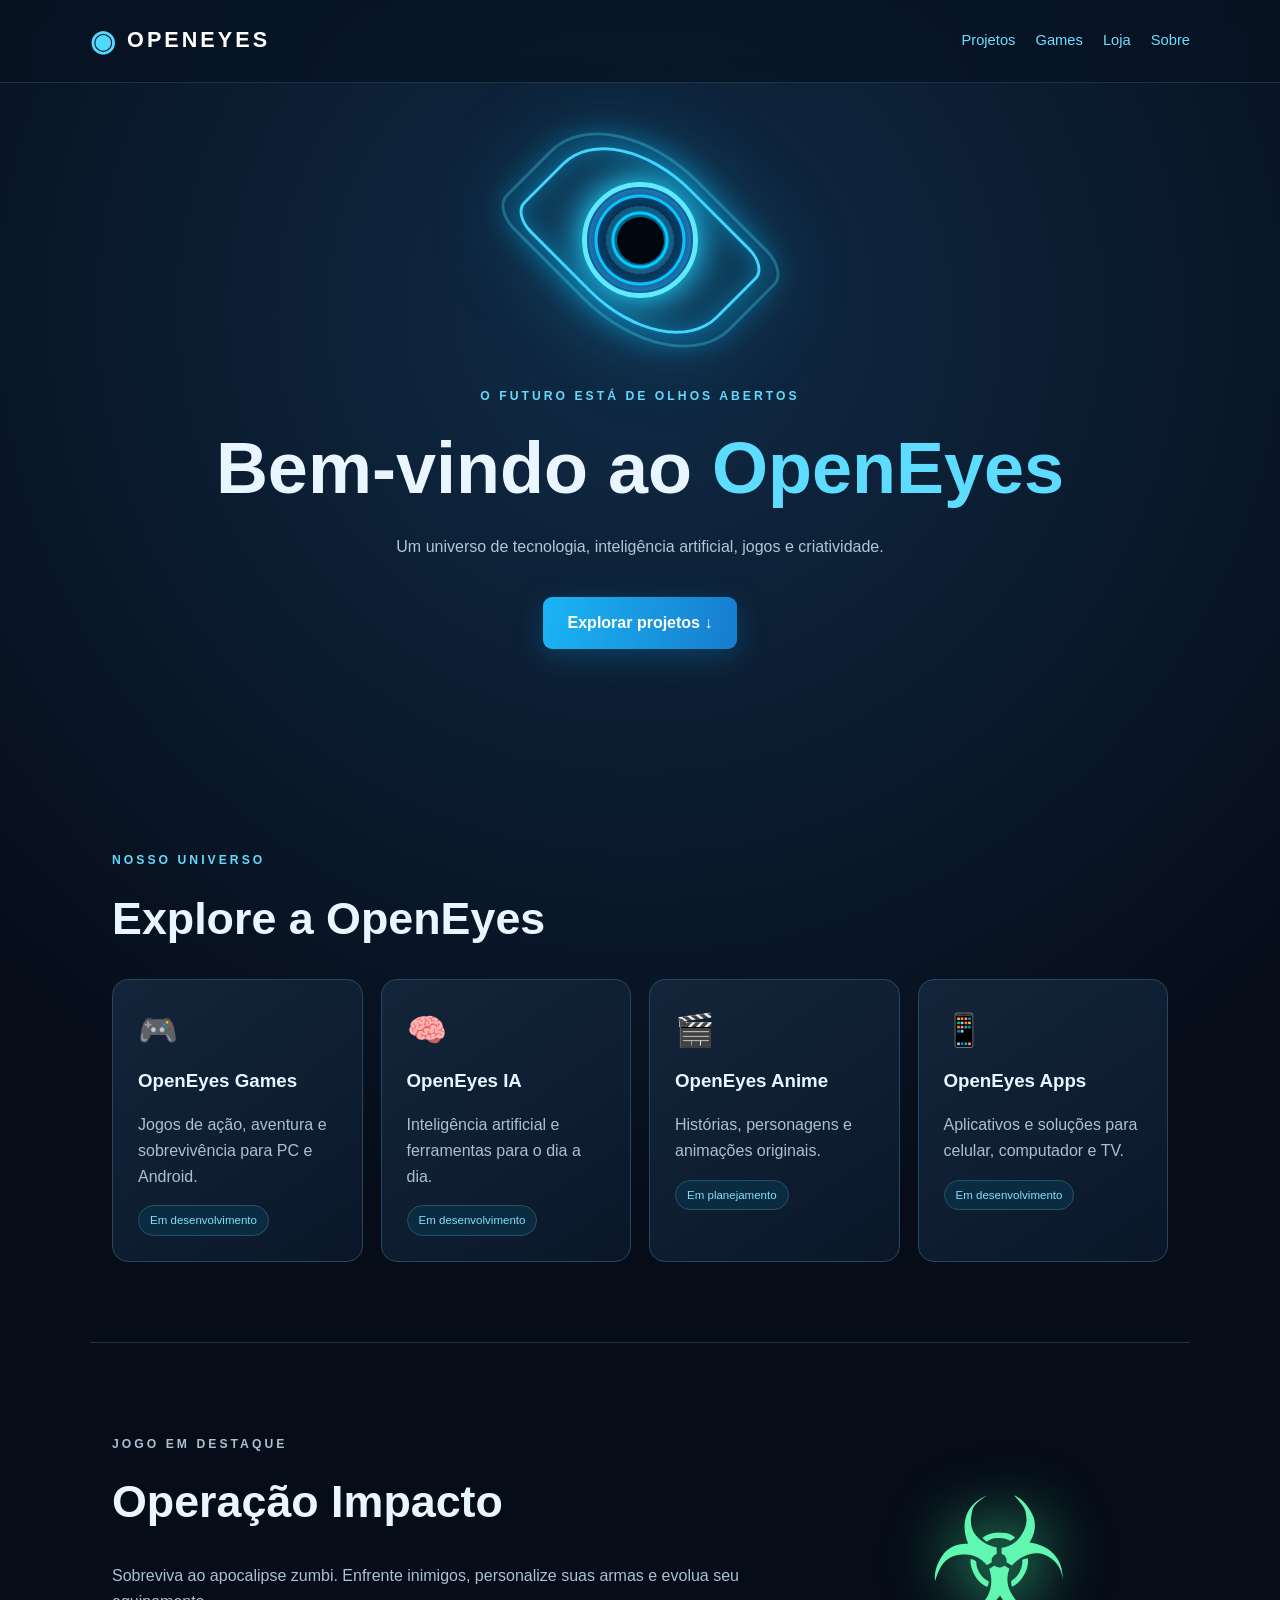
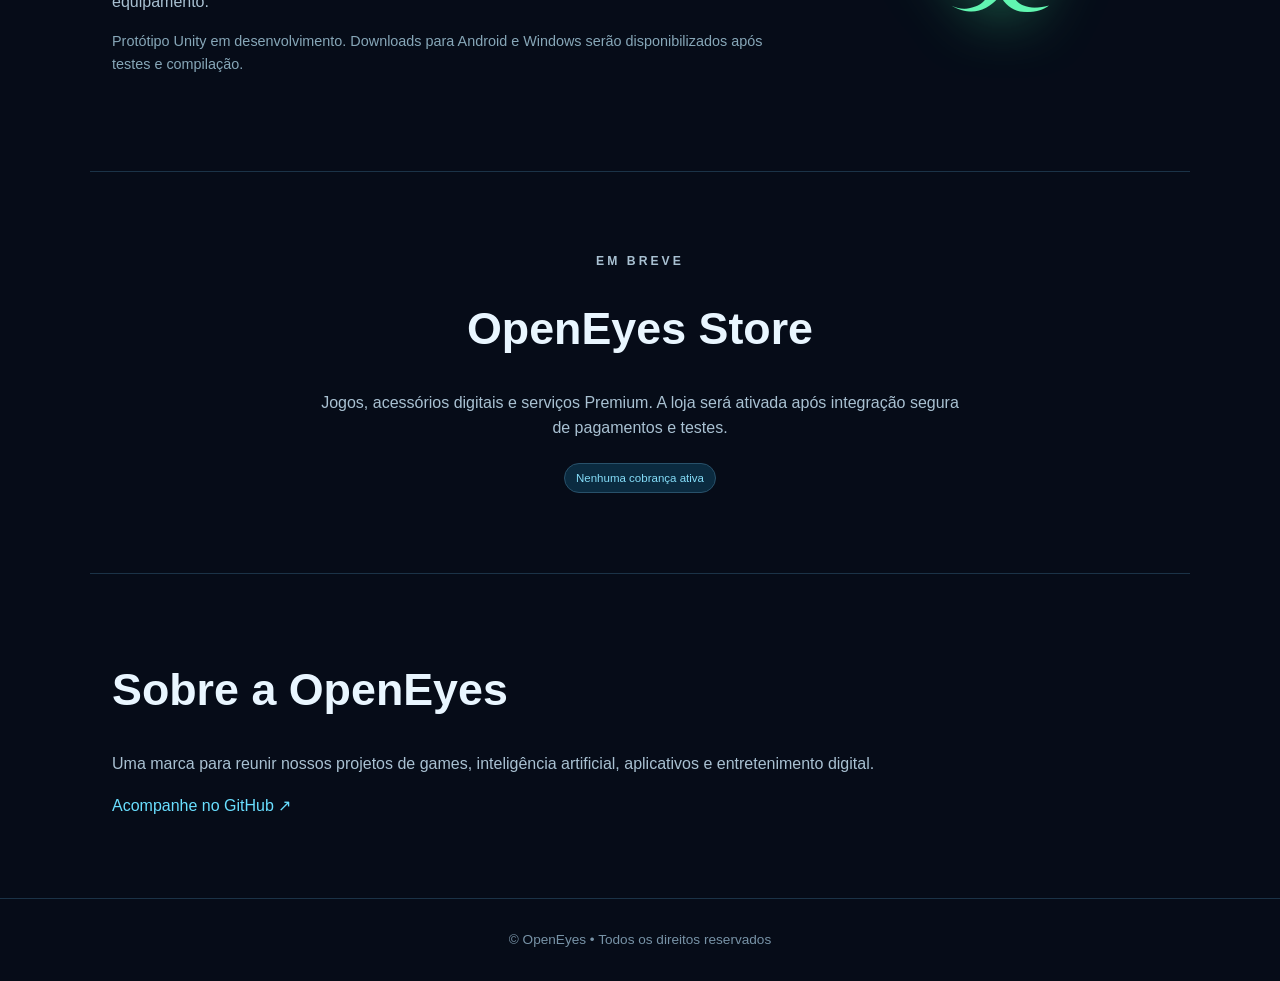
==== index.html @ ee6fe0ae "Primeira versão do site OpenEyes" ====
<!doctype html><html lang="pt-BR"><head><meta charset="utf-8"><meta name="viewport" content="width=device-width,initial-scale=1"><meta name="theme-color" content="#060c18"><meta name="description" content="OpenEyes: jogos, inteligência artificial, aplicativos e animações."><title>OpenEyes | Tecnologia, IA e Games</title><link rel="stylesheet" href="style.css"></head><body><header class="nav"><a class="brand" href="#inicio"><span class="mark">◉</span> OPENEYES</a><nav aria-label="Menu principal"><a href="#projetos">Projetos</a><a href="#games">Games</a><a href="#loja">Loja</a><a href="#sobre">Sobre</a></nav></header><main id="inicio"><section class="hero"><div class="eye" aria-hidden="true"><div class="orbit orbit1"></div><div class="orbit orbit2"></div><div class="iris"><div class="pupil"></div></div></div><p class="eyebrow">O FUTURO ESTÁ DE OLHOS ABERTOS</p><h1>Bem-vindo ao <span>OpenEyes</span></h1><p>Um universo de tecnologia, inteligência artificial, jogos e criatividade.</p><a class="cta" href="#projetos">Explorar projetos ↓</a></section><section id="projetos" class="section"><p class="eyebrow">NOSSO UNIVERSO</p><h2>Explore a OpenEyes</h2><div class="cards"><article class="card" id="games"><div class="symbol">🎮</div><h3>OpenEyes Games</h3><p>Jogos de ação, aventura e sobrevivência para PC e Android.</p><span class="tag">Em desenvolvimento</span></article><article class="card"><div class="symbol">🧠</div><h3>OpenEyes IA</h3><p>Inteligência artificial e ferramentas para o dia a dia.</p><span class="tag">Em desenvolvimento</span></article><article class="card"><div class="symbol">🎬</div><h3>OpenEyes Anime</h3><p>Histórias, personagens e animações originais.</p><span class="tag">Em planejamento</span></article><article class="card"><div class="symbol">📱</div><h3>OpenEyes Apps</h3><p>Aplicativos e soluções para celular, computador e TV.</p><span class="tag">Em desenvolvimento</span></article></div></section><section class="section featured"><div><p class="eyebrow">JOGO EM DESTAQUE</p><h2>Operação Impacto</h2><p>Sobreviva ao apocalipse zumbi. Enfrente inimigos, personalize suas armas e evolua seu equipamento.</p><p class="note">Protótipo Unity em desenvolvimento. Downloads para Android e Windows serão disponibilizados após testes e compilação.</p></div><div class="zombie" aria-hidden="true">☣</div></section><section id="loja" class="section store"><p class="eyebrow">EM BREVE</p><h2>OpenEyes Store</h2><p>Jogos, acessórios digitais e serviços Premium. A loja será ativada após integração segura de pagamentos e testes.</p><span class="tag">Nenhuma cobrança ativa</span></section><section id="sobre" class="section about"><h2>Sobre a OpenEyes</h2><p>Uma marca para reunir nossos projetos de games, inteligência artificial, aplicativos e entretenimento digital.</p><a href="https://github.com/omegared2" target="_blank" rel="noopener noreferrer">Acompanhe no GitHub ↗</a></section></main><footer>© <span id="year"></span> OpenEyes • Todos os direitos reservados</footer><script src="script.js"></script></body></html>
---- style.css ----
:root{color-scheme:dark;font-family:Inter,Segoe UI,Arial,sans-serif;background:#060c18;color:#e9f6ff}*{box-sizing:border-box}html{scroll-behavior:smooth}body{margin:0;background:radial-gradient(circle at 50% 12%,#102b46 0,#060c18 40%);line-height:1.6}a{color:#69dfff;text-decoration:none}a:hover{color:white}.nav{display:flex;align-items:center;justify-content:space-between;gap:1rem;padding:18px max(5%,calc((100vw - 1100px)/2));border-bottom:1px solid #1b3347;background:#081321bb;position:sticky;top:0;z-index:3;backdrop-filter:blur(12px)}.brand{font-size:1.35rem;font-weight:900;letter-spacing:.14em;color:white}.mark{color:#52d9ff;font-size:1.8rem;vertical-align:middle}.nav nav{display:flex;gap:20px;flex-wrap:wrap}.nav nav a{font-size:.92rem}.hero{text-align:center;min-height:640px;padding:40px 18px 110px;display:flex;flex-direction:column;align-items:center;justify-content:center}.eye{width:280px;height:210px;position:relative;display:grid;place-items:center;margin:12px auto 30px;filter:drop-shadow(0 0 35px #13bff788)}.orbit{position:absolute;border:3px solid #46d6ff;border-radius:50% 12% 50% 12%;width:220px;height:145px;transform:rotate(45deg);box-shadow:0 0 30px #00bfff88,inset 0 0 25px #00bfff66}.orbit2{width:255px;height:166px;opacity:.35;transform:rotate(45deg)}.iris{width:116px;height:116px;border-radius:50%;background:repeating-radial-gradient(circle,#061b34 0 8px,#00cfff 9px 11px,#164767 12px 17px);border:5px solid #5eeaff;box-shadow:0 0 30px #22d5ff,inset 0 0 30px #21a6ff;display:grid;place-items:center;z-index:1}.pupil{width:47px;height:47px;border-radius:50%;background:#01060f;box-shadow:0 0 15px #0cf}.eyebrow{color:#64dafa;font-size:.76rem;font-weight:800;letter-spacing:.25em}.hero h1{font-size:clamp(2.4rem,6vw,4.5rem);line-height:1.15;margin:8px 0}.hero h1 span{color:#5ddcff}.hero>p:not(.eyebrow){color:#afc7d7;max-width:600px}.cta{background:linear-gradient(100deg,#1ab5f5,#177cce);color:white;padding:13px 25px;border-radius:9px;font-weight:700;margin-top:22px;box-shadow:0 8px 30px #0e94de44}.section{max-width:1100px;margin:auto;padding:80px 22px}.section h2{font-size:clamp(1.8rem,4vw,2.8rem);margin:0 0 25px}.cards{display:grid;grid-template-columns:repeat(4,1fr);gap:18px}.card{background:linear-gradient(145deg,#13253a,#0b1729);border:1px solid #274760;border-radius:16px;padding:25px;min-height:250px;transition:transform .2s,border-color .2s}.card:hover{transform:translateY(-5px);border-color:#51d5ff}.card h3{margin:10px 0}.card p,.featured p,.store p,.about p{color:#a9c1d2}.symbol{font-size:2rem}.tag{display:inline-block;border:1px solid #28516a;border-radius:99px;padding:5px 11px;font-size:.72rem;color:#85ddf8;background:#0b2b40}.featured{display:grid;grid-template-columns:2fr 1fr;gap:40px;align-items:center;border-top:1px solid #1b3347;border-bottom:1px solid #1b3347}.featured .note{font-size:.9rem;color:#87a7b8}.zombie{font-size:10rem;text-align:center;color:#61f7b1;text-shadow:0 0 60px #39d58a}.store{text-align:center}.store p{max-width:650px;margin:0 auto 22px}.about{border-top:1px solid #1b3347}footer{text-align:center;padding:30px;color:#7893a7;border-top:1px solid #1b3347;font-size:.85rem}@media(max-width:850px){.cards{grid-template-columns:repeat(2,1fr)}.featured{grid-template-columns:1fr}.zombie{display:none}}@media(max-width:520px){.nav{align-items:flex-start;flex-direction:column}.nav nav{gap:12px}.cards{grid-template-columns:1fr}.hero{min-height:550px}.eye{transform:scale(.85);margin:0 auto 10px}}
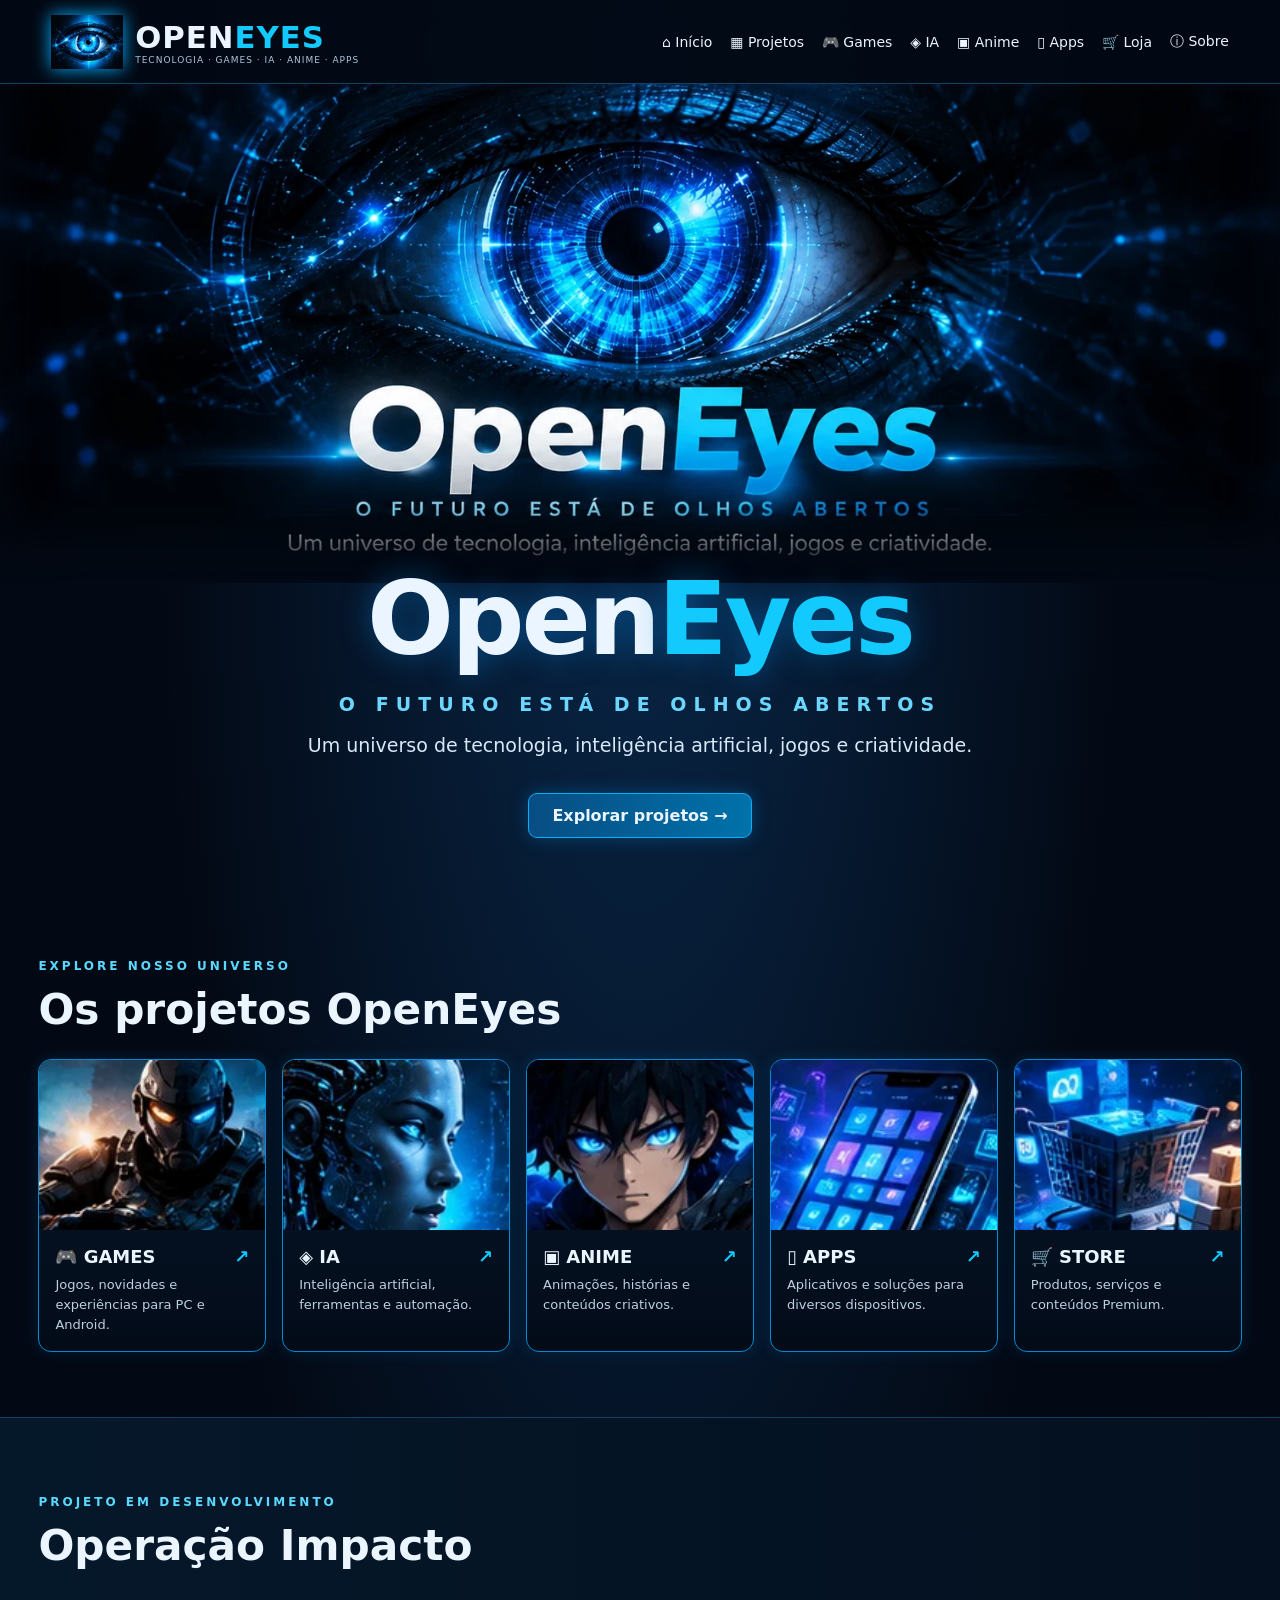
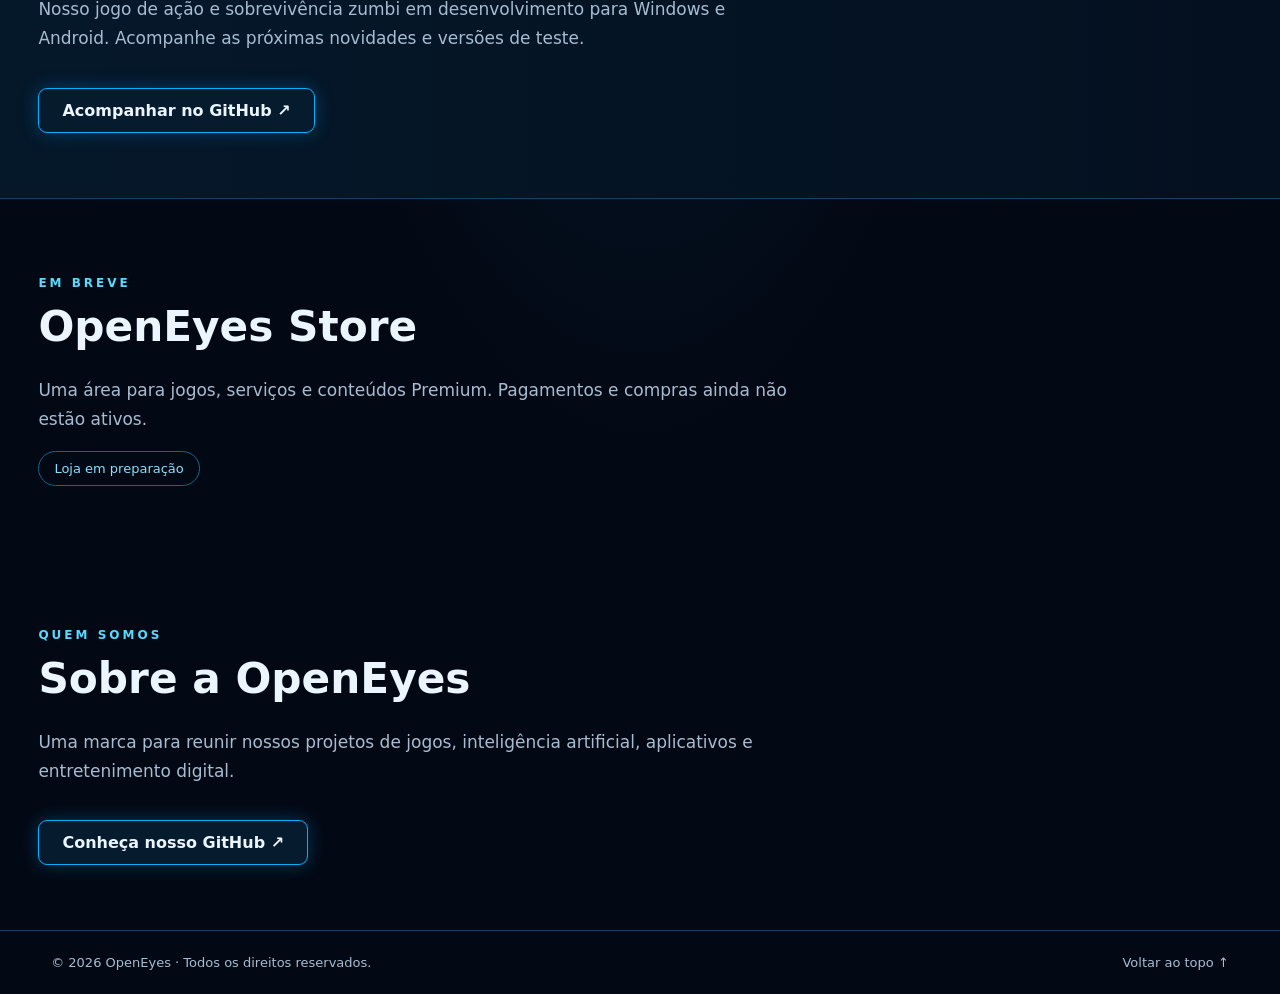
==== commit d7d7f5c0: "Atualização visual OpenEyes v2" ====
--- a/index.html
+++ b/index.html
@@ -1 +1,9 @@
-<!doctype html><html lang="pt-BR"><head><meta charset="utf-8"><meta name="viewport" content="width=device-width,initial-scale=1"><meta name="theme-color" content="#060c18"><meta name="description" content="OpenEyes: jogos, inteligência artificial, aplicativos e animações."><title>OpenEyes | Tecnologia, IA e Games</title><link rel="stylesheet" href="style.css"></head><body><header class="nav"><a class="brand" href="#inicio"><span class="mark">◉</span> OPENEYES</a><nav aria-label="Menu principal"><a href="#projetos">Projetos</a><a href="#games">Games</a><a href="#loja">Loja</a><a href="#sobre">Sobre</a></nav></header><main id="inicio"><section class="hero"><div class="eye" aria-hidden="true"><div class="orbit orbit1"></div><div class="orbit orbit2"></div><div class="iris"><div class="pupil"></div></div></div><p class="eyebrow">O FUTURO ESTÁ DE OLHOS ABERTOS</p><h1>Bem-vindo ao <span>OpenEyes</span></h1><p>Um universo de tecnologia, inteligência artificial, jogos e criatividade.</p><a class="cta" href="#projetos">Explorar projetos ↓</a></section><section id="projetos" class="section"><p class="eyebrow">NOSSO UNIVERSO</p><h2>Explore a OpenEyes</h2><div class="cards"><article class="card" id="games"><div class="symbol">🎮</div><h3>OpenEyes Games</h3><p>Jogos de ação, aventura e sobrevivência para PC e Android.</p><span class="tag">Em desenvolvimento</span></article><article class="card"><div class="symbol">🧠</div><h3>OpenEyes IA</h3><p>Inteligência artificial e ferramentas para o dia a dia.</p><span class="tag">Em desenvolvimento</span></article><article class="card"><div class="symbol">🎬</div><h3>OpenEyes Anime</h3><p>Histórias, personagens e animações originais.</p><span class="tag">Em planejamento</span></article><article class="card"><div class="symbol">📱</div><h3>OpenEyes Apps</h3><p>Aplicativos e soluções para celular, computador e TV.</p><span class="tag">Em desenvolvimento</span></article></div></section><section class="section featured"><div><p class="eyebrow">JOGO EM DESTAQUE</p><h2>Operação Impacto</h2><p>Sobreviva ao apocalipse zumbi. Enfrente inimigos, personalize suas armas e evolua seu equipamento.</p><p class="note">Protótipo Unity em desenvolvimento. Downloads para Android e Windows serão disponibilizados após testes e compilação.</p></div><div class="zombie" aria-hidden="true">☣</div></section><section id="loja" class="section store"><p class="eyebrow">EM BREVE</p><h2>OpenEyes Store</h2><p>Jogos, acessórios digitais e serviços Premium. A loja será ativada após integração segura de pagamentos e testes.</p><span class="tag">Nenhuma cobrança ativa</span></section><section id="sobre" class="section about"><h2>Sobre a OpenEyes</h2><p>Uma marca para reunir nossos projetos de games, inteligência artificial, aplicativos e entretenimento digital.</p><a href="https://github.com/omegared2" target="_blank" rel="noopener noreferrer">Acompanhe no GitHub ↗</a></section></main><footer>© <span id="year"></span> OpenEyes • Todos os direitos reservados</footer><script src="script.js"></script></body></html>
+<!doctype html>
+<html lang="pt-BR"><head><meta charset="utf-8"><meta name="viewport" content="width=device-width,initial-scale=1"><meta name="theme-color" content="#030914"><meta name="description" content="OpenEyes: tecnologia, jogos, inteligência artificial, anime, aplicativos e loja."><title>OpenEyes | O futuro está de olhos abertos</title><link rel="icon" href="assets/eye-logo.webp" type="image/webp"><link rel="stylesheet" href="style.css"></head>
+<body><header class="topbar"><a class="brand" href="#inicio" aria-label="OpenEyes, início"><img src="assets/eye-logo.webp" alt="Olho digital OpenEyes"><span><strong>OPEN<span>EYES</span></strong><small>TECNOLOGIA · GAMES · IA · ANIME · APPS</small></span></a><button id="menu-toggle" class="menu-toggle" aria-label="Abrir menu" aria-expanded="false">☰</button><nav id="menu" aria-label="Menu principal"><a href="#inicio">⌂ Início</a><a href="#projetos">▦ Projetos</a><a href="#games">🎮 Games</a><a href="#ia">◈ IA</a><a href="#anime">▣ Anime</a><a href="#apps">▯ Apps</a><a href="#store">🛒 Loja</a><a href="#sobre">ⓘ Sobre</a></nav></header>
+<main><section id="inicio" class="hero"><div class="hero-art" role="img" aria-label="Olho cibernético futurista com íris azul brilhante"></div><div class="hero-title"><h1>Open<span>Eyes</span></h1><p class="tagline">O FUTURO ESTÁ DE OLHOS ABERTOS</p><p>Um universo de tecnologia, inteligência artificial, jogos e criatividade.</p><a class="primary" href="#projetos">Explorar projetos <span aria-hidden="true">→</span></a></div></section>
+<section id="projetos" class="section"><p class="eyebrow">EXPLORE NOSSO UNIVERSO</p><h2>Os projetos OpenEyes</h2><div class="cards"><a class="card" id="games" href="#impacto"><img src="assets/games.webp" alt="Soldado futurista em cenário de ação"><div><h3>🎮 GAMES <span>↗</span></h3><p>Jogos, novidades e experiências para PC e Android.</p></div></a><a class="card" id="ia" href="#sobre"><img src="assets/ia.webp" alt="Inteligência artificial robótica"><div><h3>◈ IA <span>↗</span></h3><p>Inteligência artificial, ferramentas e automação.</p></div></a><a class="card" id="anime" href="#sobre"><img src="assets/anime.webp" alt="Personagem em estilo anime"><div><h3>▣ ANIME <span>↗</span></h3><p>Animações, histórias e conteúdos criativos.</p></div></a><a class="card" id="apps" href="#sobre"><img src="assets/apps.webp" alt="Aplicativos em smartphone"><div><h3>▯ APPS <span>↗</span></h3><p>Aplicativos e soluções para diversos dispositivos.</p></div></a><a class="card" id="store" href="#loja"><img src="assets/store.webp" alt="Loja digital futurista"><div><h3>🛒 STORE <span>↗</span></h3><p>Produtos, serviços e conteúdos Premium.</p></div></a></div></section>
+<section class="section feature" id="impacto"><p class="eyebrow">PROJETO EM DESENVOLVIMENTO</p><h2>Operação Impacto</h2><p>Nosso jogo de ação e sobrevivência zumbi em desenvolvimento para Windows e Android. Acompanhe as próximas novidades e versões de teste.</p><a class="secondary" href="https://github.com/omegared2" target="_blank" rel="noopener noreferrer">Acompanhar no GitHub ↗</a></section>
+<section class="section" id="loja"><p class="eyebrow">EM BREVE</p><h2>OpenEyes Store</h2><p>Uma área para jogos, serviços e conteúdos Premium. Pagamentos e compras ainda não estão ativos.</p><span class="status">Loja em preparação</span></section>
+<section class="section about" id="sobre"><p class="eyebrow">QUEM SOMOS</p><h2>Sobre a OpenEyes</h2><p>Uma marca para reunir nossos projetos de jogos, inteligência artificial, aplicativos e entretenimento digital.</p><a class="secondary" href="https://github.com/omegared2" target="_blank" rel="noopener noreferrer">Conheça nosso GitHub ↗</a></section></main>
+<footer><span>© <span id="year"></span> OpenEyes · Todos os direitos reservados.</span><a href="#inicio">Voltar ao topo ↑</a></footer><script src="script.js"></script></body></html>
--- a/style.css
+++ b/style.css
@@ -1 +1 @@
-:root{color-scheme:dark;font-family:Inter,Segoe UI,Arial,sans-serif;background:#060c18;color:#e9f6ff}*{box-sizing:border-box}html{scroll-behavior:smooth}body{margin:0;background:radial-gradient(circle at 50% 12%,#102b46 0,#060c18 40%);line-height:1.6}a{color:#69dfff;text-decoration:none}a:hover{color:white}.nav{display:flex;align-items:center;justify-content:space-between;gap:1rem;padding:18px max(5%,calc((100vw - 1100px)/2));border-bottom:1px solid #1b3347;background:#081321bb;position:sticky;top:0;z-index:3;backdrop-filter:blur(12px)}.brand{font-size:1.35rem;font-weight:900;letter-spacing:.14em;color:white}.mark{color:#52d9ff;font-size:1.8rem;vertical-align:middle}.nav nav{display:flex;gap:20px;flex-wrap:wrap}.nav nav a{font-size:.92rem}.hero{text-align:center;min-height:640px;padding:40px 18px 110px;display:flex;flex-direction:column;align-items:center;justify-content:center}.eye{width:280px;height:210px;position:relative;display:grid;place-items:center;margin:12px auto 30px;filter:drop-shadow(0 0 35px #13bff788)}.orbit{position:absolute;border:3px solid #46d6ff;border-radius:50% 12% 50% 12%;width:220px;height:145px;transform:rotate(45deg);box-shadow:0 0 30px #00bfff88,inset 0 0 25px #00bfff66}.orbit2{width:255px;height:166px;opacity:.35;transform:rotate(45deg)}.iris{width:116px;height:116px;border-radius:50%;background:repeating-radial-gradient(circle,#061b34 0 8px,#00cfff 9px 11px,#164767 12px 17px);border:5px solid #5eeaff;box-shadow:0 0 30px #22d5ff,inset 0 0 30px #21a6ff;display:grid;place-items:center;z-index:1}.pupil{width:47px;height:47px;border-radius:50%;background:#01060f;box-shadow:0 0 15px #0cf}.eyebrow{color:#64dafa;font-size:.76rem;font-weight:800;letter-spacing:.25em}.hero h1{font-size:clamp(2.4rem,6vw,4.5rem);line-height:1.15;margin:8px 0}.hero h1 span{color:#5ddcff}.hero>p:not(.eyebrow){color:#afc7d7;max-width:600px}.cta{background:linear-gradient(100deg,#1ab5f5,#177cce);color:white;padding:13px 25px;border-radius:9px;font-weight:700;margin-top:22px;box-shadow:0 8px 30px #0e94de44}.section{max-width:1100px;margin:auto;padding:80px 22px}.section h2{font-size:clamp(1.8rem,4vw,2.8rem);margin:0 0 25px}.cards{display:grid;grid-template-columns:repeat(4,1fr);gap:18px}.card{background:linear-gradient(145deg,#13253a,#0b1729);border:1px solid #274760;border-radius:16px;padding:25px;min-height:250px;transition:transform .2s,border-color .2s}.card:hover{transform:translateY(-5px);border-color:#51d5ff}.card h3{margin:10px 0}.card p,.featured p,.store p,.about p{color:#a9c1d2}.symbol{font-size:2rem}.tag{display:inline-block;border:1px solid #28516a;border-radius:99px;padding:5px 11px;font-size:.72rem;color:#85ddf8;background:#0b2b40}.featured{display:grid;grid-template-columns:2fr 1fr;gap:40px;align-items:center;border-top:1px solid #1b3347;border-bottom:1px solid #1b3347}.featured .note{font-size:.9rem;color:#87a7b8}.zombie{font-size:10rem;text-align:center;color:#61f7b1;text-shadow:0 0 60px #39d58a}.store{text-align:center}.store p{max-width:650px;margin:0 auto 22px}.about{border-top:1px solid #1b3347}footer{text-align:center;padding:30px;color:#7893a7;border-top:1px solid #1b3347;font-size:.85rem}@media(max-width:850px){.cards{grid-template-columns:repeat(2,1fr)}.featured{grid-template-columns:1fr}.zombie{display:none}}@media(max-width:520px){.nav{align-items:flex-start;flex-direction:column}.nav nav{gap:12px}.cards{grid-template-columns:1fr}.hero{min-height:550px}.eye{transform:scale(.85);margin:0 auto 10px}}
+:root{color-scheme:dark;--bg:#030914;--cyan:#13caff;--muted:#a8bcd1;--line:#12425f}*{box-sizing:border-box}html{scroll-behavior:smooth;scroll-padding-top:90px}body{margin:0;background:radial-gradient(ellipse at 50% 10%,#09294c 0,#030914 54%);color:#eaf5ff;font-family:system-ui,-apple-system,Segoe UI,Arial,sans-serif}a{color:inherit;text-decoration:none}a:focus-visible,button:focus-visible{outline:3px solid #65eaff;outline-offset:3px}.topbar{height:84px;padding:12px clamp(18px,4vw,64px);display:flex;align-items:center;justify-content:space-between;gap:20px;background:#030914ed;border-bottom:1px solid var(--line);position:sticky;top:0;z-index:10;backdrop-filter:blur(12px)}.brand{display:flex;align-items:center;gap:12px;min-width:230px}.brand img{width:72px;height:54px;object-fit:cover;filter:drop-shadow(0 0 9px #00aeff)}.brand strong{font-size:clamp(22px,2.4vw,33px);letter-spacing:1px;font-weight:900;white-space:nowrap}.brand strong span,.hero-title h1 span{color:var(--cyan)}.brand small{display:block;font-size:9px;letter-spacing:1px;color:#acc5db;white-space:nowrap}.topbar nav{display:flex;gap:clamp(9px,1.4vw,25px);align-items:center}.topbar nav a{font-size:14px;white-space:nowrap}.topbar nav a:hover{color:var(--cyan)}.menu-toggle{display:none;background:#0b2035;border:1px solid var(--line);border-radius:8px;color:#fff;font-size:25px;padding:5px 12px}.hero{text-align:center;padding-bottom:44px}.hero-art{height:clamp(240px,39vw,560px);background:linear-gradient(0deg,#03091400 85%,#03091420),url('assets/openeyes-hero.webp') center 42%/cover no-repeat;box-shadow:inset 0 -45px 50px #030914}.hero-title{margin-top:-18px;position:relative;padding:0 16px}.hero-title h1{font-size:clamp(52px,8vw,112px);line-height:1.05;margin:0;font-weight:850;letter-spacing:-3px;text-shadow:0 0 30px #0774c788}.hero-title .tagline{font-size:clamp(12px,1.7vw,19px);letter-spacing:clamp(2px,.55vw,8px);color:#6bd7ff;font-weight:700;margin:20px 0 8px}.hero-title p:not(.tagline){color:#d7e9f7;font-size:clamp(14px,1.6vw,19px)}.primary,.secondary{display:inline-block;margin-top:18px;border:1px solid #07aef8;background:linear-gradient(90deg,#074d83,#0072aa);padding:12px 23px;border-radius:9px;box-shadow:0 0 17px #007acb66;font-weight:700}.primary:hover,.secondary:hover{filter:brightness(1.25)}.section{max-width:1400px;margin:0 auto;padding:65px clamp(18px,3vw,48px)}.eyebrow{font-size:12px;letter-spacing:3px;color:#59d9ff;font-weight:800}.section h2{font-size:clamp(28px,3.3vw,46px);margin:8px 0 25px}.section>p:not(.eyebrow){max-width:750px;color:var(--muted);font-size:17px;line-height:1.7}.cards{display:grid;grid-template-columns:repeat(5,minmax(0,1fr));gap:16px}.card{background:linear-gradient(#06192e,#030b18);border:1px solid #058bd2;border-radius:13px;overflow:hidden;box-shadow:0 0 16px #008be42a;transition:transform .2s,border-color .2s}.card:hover{transform:translateY(-6px);border-color:#55dcff}.card img{display:block;width:100%;height:170px;object-fit:cover}.card>div{padding:16px}.card h3{font-size:18px;margin:0 0 8px}.card h3 span{float:right;color:var(--cyan)}.card p{font-size:13px;line-height:1.55;color:#bdcfe0;margin:0}.feature{border-top:1px solid var(--line);border-bottom:1px solid var(--line);background:linear-gradient(90deg,#05182a,#041020)}.secondary{background:#071b2e}.status{display:inline-block;color:#8cdefd;border:1px solid #15658d;padding:9px 15px;border-radius:30px;font-size:13px}footer{border-top:1px solid var(--line);display:flex;justify-content:space-between;gap:20px;padding:24px clamp(18px,4vw,64px);font-size:13px;color:var(--muted)}footer a:hover{color:var(--cyan)}@media(max-width:1050px){.topbar{height:75px}.menu-toggle{display:block}.topbar nav{display:none;position:absolute;top:75px;left:0;right:0;background:#041021;flex-direction:column;align-items:stretch;padding:20px 26px;border-bottom:1px solid var(--line)}.topbar nav.open{display:flex}.topbar nav a{padding:8px 0}.cards{grid-template-columns:repeat(3,minmax(0,1fr))}}@media(max-width:650px){.brand img{width:50px;height:44px}.brand strong{font-size:23px}.brand small{font-size:7px}.hero-art{height:245px;background-size:auto 100%;background-position:center}.hero-title{margin-top:4px}.hero-title h1{letter-spacing:-2px}.cards{grid-template-columns:repeat(2,minmax(0,1fr));gap:10px}.card img{height:110px}.card>div{padding:12px}.card h3{font-size:15px}.section{padding:46px 15px}footer{flex-direction:column}}@media(max-width:390px){.cards{grid-template-columns:1fr}.card img{height:160px}}
